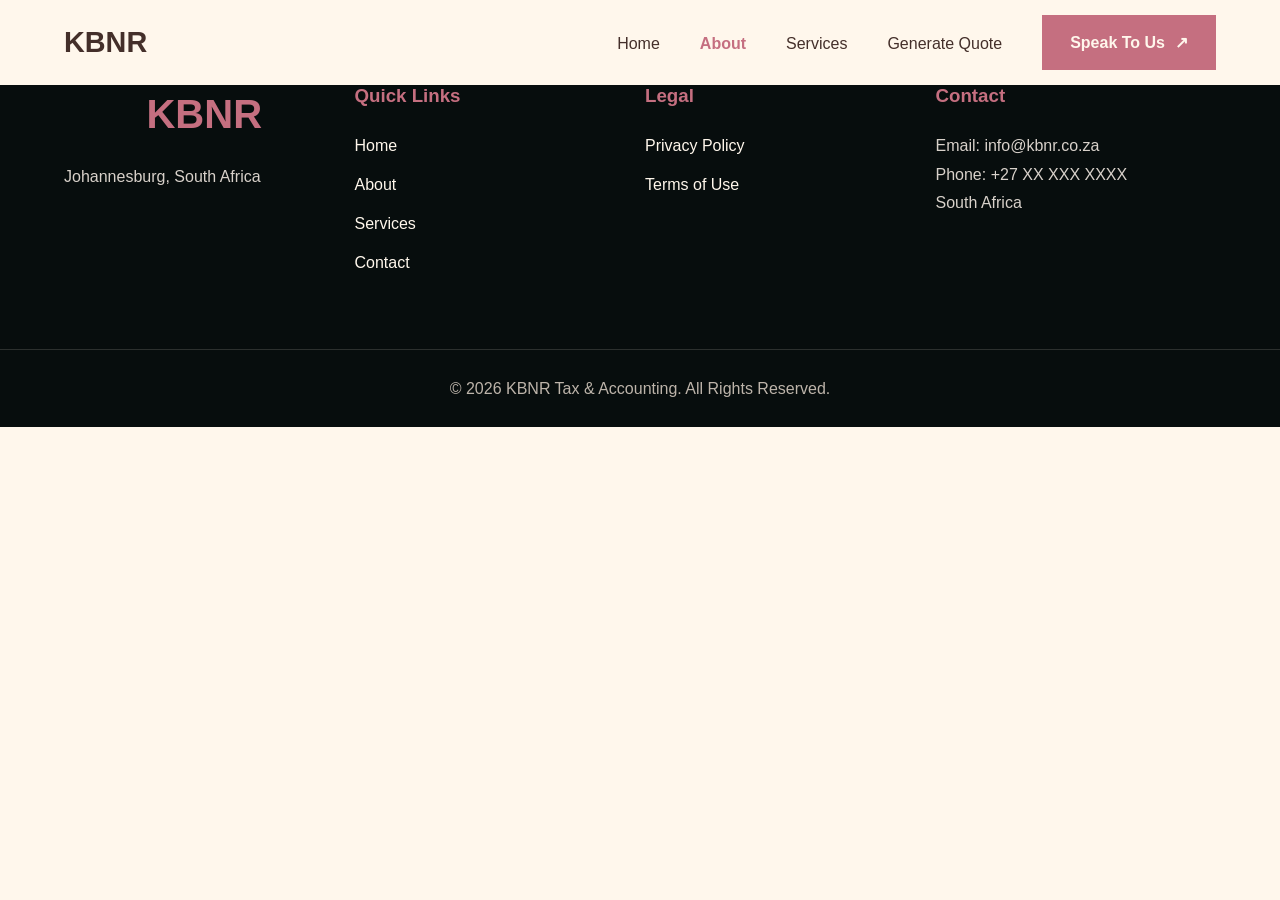
==== KBNR Tax and Accounting/pages/about.html @ 8e3edefc "connected all the pages across the website" ====
<!DOCTYPE html>
<html lang="en">
<head>
    <meta charset="UTF-8">
    <meta name="viewport" content="width=device-width, initial-scale=1.0">
    <title>KBNR Tax & Accounting</title>

    <link rel="stylesheet" href="/global.css">
</head>


    <!-- Header -->
    <header>
        <div class="container">
            <div class="logo">KBNR</div>

            <nav>
                <ul>
                    <li><a href="../index.html">Home</a></li>
                    <li><a href="../pages/about.html">About</a></li>
                    <li><a href="../pages/services.html">Services</a></li>
                    <li><a href="../pages/generateQoute.html">Generate Quote</a></li>
                    <a href="../pages/contact.html" class="contact-btn">
  Speak To Us
    <span>↗</span>
</a>
                </ul>
            </nav>
        </div>
    </header>





     <footer>


    <div class="footer-container">

        <div class="footer-about">

            <h2>KBNR</h2>

            <p>
                Johannesburg, South Africa
            </p>

        </div>

        <div class="footer-links">

            <h3>Quick Links</h3>

            <ul>
                <li><a href="../index.html">Home</a></li>
                <li><a href="../pages/about.html">About</a></li>
                <li><a href="../pages/services.html">Services</a></li>
                <li><a href="../pages/contact.html">Contact</a></li>
            </ul>

        </div>

        <div class="footer-legal">

            <h3>Legal</h3>

            <ul>
                <li>
                    <a href="../pages/privacyPolicy.html">
                        Privacy Policy
                    </a>
                </li>

                <li>
                    <a href="../pages/terms of use.html">
                        Terms of Use
                    </a>
                </li>
            </ul>

        </div>

        <div class="footer-contact">

            <h3>Contact</h3>

            <p>Email: info@kbnr.co.za</p>
            <p>Phone: +27 XX XXX XXXX</p>
            <p>South Africa</p>

        </div>

    </div>

    <div class="footer-bottom">

        <p>
            © 2026 KBNR Tax & Accounting. All Rights Reserved.
        </p>

    </div>

</footer>


    <script src="/global.js"></script>

</body>
</html>
---- global.css ----
/* ===== RESET ===== */

*{
    margin:0;
    padding:0;
    box-sizing:border-box;
}

html{
    scroll-behavior:smooth;
}

body{
    font-family:Arial, sans-serif;
    background:#FFF7EC;
    color:#442F2A;
    line-height:1.7;
      
}

/* ===== CONTAINER ===== */

.container{
    width:90%;
    max-width:1200px;
    margin:auto;
}

/* ===== HEADER ===== */

header{
    background:#FFF7EC;
    padding:15px 0;
    position:fixed;
    top:0;
    left:0;
    width:100%;
    z-index:1000;
}

header .container{
    display:flex;
    justify-content:space-between;
    align-items:center;
    
}

.logo{
    color:#442F2A;
    font-size:1.8rem;
    font-weight:bold;
}

nav ul{
    list-style:none;
    display:flex;
    gap:40px;
    
}
nav ul li a{
    position: relative;
    top: 15px;}

nav a{
    color:#442F2A;
    text-decoration:none;
    transition:.3s;
    
}

nav{
    justify-self:center;
}

nav a:hover{
    color:#C56F80;
}

/* ===== HERO ===== */

.hero{
    min-height:90vh;

    background:
        linear-gradient(
            rgba(7,13,13,0.65),
            rgba(7,13,13,0.65)
        ),
        url("assets/images/Designer (1).png");

    background-size:cover;
    background-position:center;
    background-repeat:no-repeat;

    display:flex;
    align-items:center;
    justify-content:flex-start;

    padding-left:100px;

    text-align:left;
    color:#FFF7EC;
}

.hero-content{
   max-width:600px;
    margin:0;
}


.badge{
    display:inline-block;
    background:#C56F80;
    color:white;
    padding:10px 18px;
    border-radius:0;
    margin-bottom:20px;
    font-size:.9rem;
}

.hero h1{
    font-size:3.5rem;
    color:#FFF7EC;
    margin-bottom:20px;
}

.hero p{
    font-size:1.2rem;
    margin-bottom:30px;
}

/* ===== BUTTONS ===== */

.hero-buttons{
    display:flex;
    justify-content:flex-start;
    gap:15px;
    flex-wrap:wrap;
}

.btn-primary{
    background:#C56F80;
    color:white;
    text-decoration:none;
    padding:14px 28px;
    border-radius:0;
    transition:.3s;
}

.btn-primary:hover{
    background:#442F2A;
}

.btn-secondary{
    border:2px solid #C56F80;
    color:#C56F80;
    text-decoration:none;
    padding:14px 28px;
    border-radius:0;
    transition:.3s;
}

.btn-secondary:hover{
    background:#C56F80;
    color:white;
}

/* ===== SECTIONS ===== */

section{
    padding:100px 0;
}

h2{
    text-align:center;
    color:#070D0D;
    margin-bottom:15px;
    font-size:2.5rem;
}
.contact-btn {
    display: inline-flex;
    align-items: center;
    gap: 10px;

    padding: 14px 28px;

    border: none;
    border-radius: 0;

    text-decoration: none;

    color: #FFF7EC;
    background: #C56F80;

    font-weight: 600;
    font-size: 1rem;

    transition: all .3s ease;
}

.contact-btn:hover {
    background: #442F2A;
    color: #FFF7EC;
}
.contact-btn span{
    font-size:1rem;
}



footer{
    background:#070D0D;
    color:#FFF7EC;
    padding:80px 0 0;
}

.footer-container{
    width:90%;
    max-width:1200px;
    margin:auto;

    display:grid;
    grid-template-columns:
        repeat(auto-fit,minmax(220px,1fr));

    gap:10px;
}

.footer-about h2{
    color:#C56F80;
    margin-bottom:15px;
}

.footer-container h3{
    margin-bottom:20px;
    color:#C56F80;
}

.footer-container ul{
    list-style:none;
}

.footer-container ul li{
    margin-bottom:12px;
}

.footer-container a{
    text-decoration:none;
    color:#FFF7EC;
    transition:0.3s;
}

.footer-container a:hover{
    color:#C56F80;
}

.footer-contact p,
.footer-about p{
    color:#d8d1ca;
    line-height:1.8;
}

.footer-bottom{
    margin-top:60px;
    padding:25px;
    text-align:center;

    border-top:1px solid rgba(255,247,236,.15);
}

.footer-bottom p{
    color:#bdb4aa;
}

/* =========================
   GENERATE QUOTE PAGE
   ========================= */

.quote-wrap{
    width:min(900px,90%);
    margin:120px auto 80px;
}

.intro{
    margin-bottom:30px;
}

.eyebrow{
    color:#C56F80;
    font-weight:700;
    letter-spacing:2px;
    text-transform:uppercase;
}

.intro h1{
    color:#070D0D;
    margin:10px 0;
}

.intro p{
    color:#442F2A;
}

.form-card{
    background:white;
    padding:35px;
    border-radius:0;
    box-shadow:0 10px 30px rgba(0,0,0,.08);
}

fieldset{
    border:none;
    margin-bottom:30px;
}

legend{
    color:#070D0D;
    font-size:1.3rem;
    font-weight:700;
    margin-bottom:20px;
}

.grid{
    display:grid;
    grid-template-columns:repeat(2,1fr);
    gap:20px;
}

.field.full{
    grid-column:1/-1;
}

label{
    display:block;
    margin-bottom:8px;
    color:#442F2A;
    font-weight:600;
}

input,
select,
textarea{
    width:100%;
    padding:14px;
    border:1px solid #ddd;
    border-radius:0;
    outline:none;
    font-size:1rem;
}

input:focus,
select:focus,
textarea:focus{
    border-color:#C56F80;
}

textarea{
    min-height:120px;
    resize:vertical;
}

.optional{
    color:#777;
    font-weight:400;
}

.notice{
    background:#FFF7EC;
    padding:15px;
    border-left:4px solid #C56F80;
    border-radius:0;
    margin:20px 0;
}

.actions{
    margin-top:20px;
}

.actions button{
    background:#C56F80;
    color:white;
    border:none;
    padding:14px 28px;
    border-radius:0;
    cursor:pointer;
    font-weight:700;
}

.actions button:hover{
    background:#442F2A;
}

.status{
    margin-top:15px;
    color:#442F2A;
}

.required-note{
    margin-top:15px;
    color:#777;
    font-size:.9rem;
}

@media(max-width:768px){

    .grid{
        grid-template-columns:1fr;
    }

    .field.full{
        grid-column:auto;
    }

}


/* ===== CONTINUOUS HORIZONTAL IMAGE SLIDER ===== */

.services-slider-section {
    width: 100%;
    padding: 25px 0;
    background: #FFF7EC;
    overflow: hidden;
}

.services-slider {
    width: 100%;
    overflow: hidden;
}

.slider-track {
    display: flex;
    align-items: center;
    width: max-content;
    gap: 20px;
    animation: slideImages 35s linear infinite;
}

/* IMAGE SIZE */

.slide {
    
    flex: 0 0 900px; /* Increase this for wider images */
    height: 200px;   /* Increase this for taller images */

    overflow: hidden;
    border-radius: 0;
}

/* SHOW FULL IMAGE WITHOUT CROPPING */

.slide img {
    width: 100%;
    height: 100%;
    object-fit: contain;
    display: block;
}

/* PAUSE ON HOVER */

.slider-track:hover {
    animation-play-state: paused;
}

/* INFINITE SLIDING ANIMATION */

@keyframes slideImages {
    from {
        transform: translateX(0);
    }

    to {
        transform: translateX(calc(-50% - 10px));
    }
}

/* ===== MOBILE RESPONSIVENESS ===== */

@media (max-width: 768px) {

    .services-slider-section {
        padding: 20px 0;
    }

    .slider-track {
        gap: 15px;
        animation-duration: 30s;
    }

    .slide {
        flex: 0 0 260px;
        height: 100px;
    }

}


/* ===== OUR SERVICES ===== */

.services-section {
    background: #FFF7EC;
    padding: 75px 0;
    color: #442F2A;
}

/* ===== HEADING ===== */



.services-heading span {
    color: #C56F80;
    font-size: 11px;
    font-weight: bold;
    letter-spacing: 3px;
       justify-self: start;
}

.services-heading h2 {
    font-size: clamp(38px, 5vw, 65px);
    margin: 10px 0;
     justify-self: start;
    
}

.services-heading p {
    color: #78645D;
    font-size: 14px;
    justify-self: start;
}

/* ===== SERVICE CARDS ===== */

.services-grid {
    display: grid;
    grid-template-columns: repeat(2, 1fr);
    gap: 25px;
}

.service-card {
    min-height: 330px;
    position: relative;
    display: flex;
    align-items: flex-end;
    padding: 30px;
    background-size: cover;
    background-position: center;
    overflow: hidden;
    transition: transform .3s ease;
}

.service-card:hover {
    transform: translateY(-5px);
}

/* ===== SERVICE BACKGROUND IMAGES ===== */

.accounting-image {
    background-image:
        linear-gradient(transparent, rgba(30, 20, 18, .85)),
        url("/assets/images/tax.png");
}

.tax-image {
    background-image:
        linear-gradient(transparent, rgba(30, 20, 18, .85)),
        url("/assets/images/accounting.png");
}

/* ===== CARD CONTENT ===== */

.service-card-content {
    color: #FFF7EC;
}

.service-card h3 {
    font-size: 28px;
    margin-bottom: 8px;
}

.service-card p {
    font-size: 14px;
    line-height: 1.6;
}

/* ===== SINGLE LEARN MORE BUTTON ===== */

.services-button {
    text-align: center;
    margin-top: 35px;
}

.services-button a {
    display: inline-flex;
    align-items: center;
    justify-content: center;
    gap: 25px;
    padding: 13px 28px;
    background: #C56F80;
    color: #FFF7EC;
    text-decoration: none;
    font-size: 14px;
    font-weight: bold;
    border: 1px solid #C56F80;
    transition: .3s ease;
}

.services-button a:hover {
    background: #442F2A;
    border-color: #442F2A;
    gap: 35px;
}

.services-button span {
    font-size: 18px;
}

/* ===== MOBILE RESPONSIVE ===== */

@media (max-width: 650px) {

    .services-section {
        padding: 55px 0;
    }

    .services-grid {
        grid-template-columns: 1fr;
        gap: 20px;
    }

    .service-card {
        min-height: 280px;
        padding: 25px;
    }

    .service-card h3 {
        font-size: 25px;
    }

    .services-button {
        margin-top: 28px;
    }
}

/* ===== WHY CHOOSE US ===== */

.why-choose-section {
    background: #442F2A;
    color: #FFF7EC;
    padding: 100px 0;
}

.why-choose-top {
    display: flex;
    justify-content: space-between;
    align-items: flex-end;
    gap: 50px;
    margin-bottom: 75px;
}

.why-eyebrow {
    color: #E5A1AC;
    font-size: 12px;
    font-weight: bold;
    letter-spacing: 3px;
}

.why-choose-heading h2 {
    font-size: clamp(38px, 5vw, 65px);
    line-height: 1.1;
    margin-top: 15px;
}

.why-choose-heading h2 span {
    color: #E5A1AC;
}

.why-intro {
    max-width: 440px;
    font-size: 16px;
    line-height: 1.9;
    color: rgba(255, 247, 236, 0.8);
}

.why-choose-content {
    display: grid;
    grid-template-columns: 0.9fr 1.1fr;
    gap: 80px;
    align-items: start;
}

.why-main-message {
    background: #FFF7EC;
    color: #442F2A;
    padding: 45px;
    min-height: 390px;
    display: flex;
    flex-direction: column;
    justify-content: center;
}

.why-number {
    color: #C56F80;
    font-size: 12px;
    font-weight: bold;
    letter-spacing: 2px;
    margin-bottom: 30px;
}

.why-main-message h3 {
    font-size: clamp(27px, 3vw, 38px);
    line-height: 1.3;
    margin-bottom: 20px;
}

.why-main-message p {
    color: #6F5A54;
    line-height: 1.8;
}

.why-reasons {
    display: grid;
    grid-template-columns: 1fr 1fr;
    gap: 0 35px;
}

.why-item {
    display: flex;
    gap: 18px;
    padding: 25px 0;
    border-bottom: 1px solid rgba(255, 247, 236, 0.2);
}

.why-item-number {
    color: #E5A1AC;
    font-size: 14px;
    font-weight: bold;
}

.why-item h4 {
    font-size: 19px;
    margin-bottom: 12px;
}

.why-item p {
    font-size: 14px;
    line-height: 1.8;
    color: rgba(255, 247, 236, 0.7);
}

.why-bottom {
    display: flex;
    justify-content: space-between;
    align-items: center;
    border-top: 1px solid rgba(255, 247, 236, 0.25);
    margin-top: 75px;
    padding-top: 25px;
    gap: 20px;
}

.why-bottom p {
    color: #E5A1AC;
    font-size: 12px;
    font-weight: bold;
    letter-spacing: 2px;
}

.why-bottom span {
    font-size: 15px;
}

/* ===== RESPONSIVE ===== */

@media (max-width: 900px) {
    .why-choose-top {
        flex-direction: column;
        align-items: flex-start;
        gap: 25px;
    }

    .why-choose-content {
        grid-template-columns: 1fr;
        gap: 40px;
    }
}

@media (max-width: 600px) {
    .why-choose-section {
        padding: 70px 0;
    }

    .why-main-message {
        padding: 30px;
        min-height: auto;
    }

    .why-reasons {
        grid-template-columns: 1fr;
    }

    .why-bottom {
        flex-direction: column;
        align-items: flex-start;
    }
}


/* ===== WHO WE WORK WITH ===== */

.who-we-work-section {
    background: 
        linear-gradient(
            rgba(255, 247, 236, 0.78),
            rgba(255, 247, 236, 0.78)
        ),
        url("assets/images/pexels-pavel-danilyuk-7654591.webp");

    background-size: cover;
    background-position: center;
    background-repeat: no-repeat;

    padding: 100px 0;
    color: #442F2A;
}

.who-heading {
    display: flex;
    justify-content: space-between;
    align-items: flex-end;
    gap: 40px;
    margin-bottom: 65px;
}

.who-eyebrow {
    color: #C56F80;
    font-size: 12px;
    font-weight: bold;
    letter-spacing: 3px;
}

.who-heading h2 {
    font-size: clamp(38px, 5vw, 65px);
    line-height: 1.1;
    margin-top: 15px;
}

.who-heading h2 span {
    color: #C56F80;
}

.who-heading > p {
    max-width: 420px;
    line-height: 1.9;
    color: #6F5A54;
}

/* ===== MAIN LAYOUT ===== */

.who-layout {
    display: grid;
    grid-template-columns: 0.85fr 1.15fr;
    gap: 55px;
    align-items: stretch;
}

/* ===== FEATURE PANEL ===== */

.who-feature {
    position: relative;
    min-height: 550px;
    background: #C56F80;
    color: #FFF7EC;
    padding: 45px;
    display: flex;
    align-items: center;
    overflow: hidden;
}

.who-feature-content {
    position: relative;
    z-index: 2;
}

.who-feature-label {
    font-size: 11px;
    letter-spacing: 2px;
    font-weight: bold;
}

.who-feature h3 {
    font-size: clamp(30px, 3.5vw, 43px);
    line-height: 1.25;
    margin: 25px 0;
}

.who-feature p {
    line-height: 1.9;
    max-width: 370px;
    color: rgba(255, 247, 236, 0.9);
}

/* ===== LET'S TALK BUTTON ===== */

.who-contact-link {
    display: inline-flex;
    align-items: center;
    justify-content: center;
    gap: 25px;
    margin-top: 35px;
    padding: 15px 30px;
    background: #FFF7EC;
    color: #442F2A;
    text-decoration: none;
    font-weight: bold;
    border: 2px solid #FFF7EC;
    border-radius: 0;
    transition: all 0.3s ease;
}

.who-contact-link:hover {
    background: #442F2A;
    color: #FFF7EC;
    border-color: #442F2A;
    gap: 35px;
}

.who-contact-link span {
    font-size: 20px;
}

.who-decoration {
    position: absolute;
    bottom: -30px;
    right: -15px;
    font-size: clamp(55px, 8vw, 105px);
    font-weight: bold;
    color: rgba(255, 247, 236, 0.10);
    letter-spacing: -5px;
    pointer-events: none;
}

/* ===== BUSINESS CATEGORIES ===== */

.who-categories {
    display: flex;
    flex-direction: column;
}

.who-category {
    display: grid;
    grid-template-columns: 35px 1fr 25px;
    align-items: start;
    gap: 20px;
    padding: 25px 0;
    border-bottom: 1px solid rgba(68, 47, 42, 0.2);
    transition: .3s;
}

.who-category:first-child {
    border-top: 1px solid rgba(68, 47, 42, 0.2);
}

.who-category-number {
    color: #C56F80;
    font-size: 13px;
    font-weight: bold;
    padding-top: 5px;
}

.who-category h3 {
    font-size: 21px;
    margin-bottom: 8px;
    transition: .3s;
}

.who-category p {
    color: #78645D;
    font-size: 14px;
    line-height: 1.8;
    max-width: 430px;
}

.who-arrow {
    color: #C56F80;
    font-size: 21px;
    transition: .3s;
}

.who-category:hover h3 {
    color: #C56F80;
}

.who-category:hover .who-arrow {
    transform: translate(4px, -4px);
}

/* ===== BOTTOM MESSAGE ===== */

.who-footer {
    display: flex;
    justify-content: space-between;
    align-items: center;
    gap: 20px;
    margin-top: 55px;
    padding-top: 25px;
    border-top: 1px solid rgba(68, 47, 42, 0.2);
}

.who-footer span {
    color: #C56F80;
    font-size: 11px;
    font-weight: bold;
    letter-spacing: 2px;
}

.who-footer p {
    font-size: 15px;
}

/* ===== RESPONSIVE ===== */

@media (max-width: 900px) {

    .who-heading {
        flex-direction: column;
        align-items: flex-start;
    }

    .who-layout {
        grid-template-columns: 1fr;
        gap: 35px;
    }

    .who-feature {
        min-height: 400px;
    }
}

@media (max-width: 600px) {

    .who-we-work-section {
        padding: 70px 0;
    }

    .who-feature {
        min-height: 380px;
        padding: 30px;
    }

    .who-category {
        grid-template-columns: 25px 1fr 20px;
        gap: 12px;
    }

    .who-category h3 {
        font-size: 18px;
    }

    .who-footer {
        flex-direction: column;
        align-items: flex-start;
    }
}

/* ===== FREQUENTLY ASKED QUESTIONS ===== */

.faq-section {
    position: relative;
    overflow: hidden;
    background: #FFF7EC;
    padding: 100px 0;
    color: #442F2A;
}

/* ===== HEADING ===== */

.faq-heading {
    display: flex;
    justify-content: space-between;
    align-items: flex-end;
    gap: 40px;
    margin-bottom: 60px;
}

.faq-eyebrow {
    color: #C56F80;
    font-size: 12px;
    font-weight: bold;
    letter-spacing: 3px;
}

.faq-heading h2 {
    font-size: clamp(38px, 5vw, 65px);
    line-height: 1.1;
    margin-top: 15px;
}

.faq-heading h2 span {
    color: #C56F80;
}

.faq-heading > p {
    max-width: 400px;
    color: #78645D;
    font-size: 15px;
    line-height: 1.9;
}

/* ===== MAIN LAYOUT ===== */

.faq-layout {
    display: grid;
    grid-template-columns: 0.8fr 1.2fr;
    gap: 60px;
    align-items: stretch;
}

/* ===== FEATURE PANEL ===== */

.faq-feature {
    position: relative;
    min-height: 520px;
    padding: 40px;
    background: #442F2A;
    color: #FFF7EC;
    display: flex;
    flex-direction: column;
    justify-content: space-between;
    overflow: hidden;
}

.faq-feature-number {
    color: #C56F80;
    font-size: 12px;
    font-weight: bold;
    letter-spacing: 2px;
}

.faq-feature-label {
    color: #E4A3AD;
    font-size: 10px;
    font-weight: bold;
    letter-spacing: 2px;
}

.faq-feature h3 {
    max-width: 400px;
    font-size: clamp(28px, 3vw, 40px);
    line-height: 1.3;
    margin: 20px 0;
}

.faq-feature p {
    max-width: 350px;
    color: rgba(255, 247, 236, 0.75);
    font-size: 14px;
    line-height: 1.9;
}

/* ===== CONTACT LINK ===== */

.faq-contact-link {
    display: inline-flex;
    align-items: center;
    gap: 25px;
    margin-top: 30px;
    padding: 14px 25px;
    background: #C56F80;
    color: #FFF7EC;
    text-decoration: none;
    font-weight: bold;
    border: 1px solid #C56F80;
    transition: .3s ease;
}

.faq-contact-link:hover {
    background: #FFF7EC;
    color: #442F2A;
    border-color: #FFF7EC;
    gap: 35px;
}

.faq-contact-link span {
    font-size: 20px;
}

.faq-decoration {
    position: absolute;
    right: -10px;
    bottom: -35px;
    color: rgba(255, 247, 236, 0.06);
    font-size: 130px;
    font-weight: bold;
    letter-spacing: -8px;
    pointer-events: none;
}

/* ===== FAQ ACCORDION ===== */

.faq-accordion {
    border-top: 1px solid rgba(68, 47, 42, 0.2);
}

.faq-item {
    border-bottom: 1px solid rgba(68, 47, 42, 0.2);
}

.faq-item summary {
    display: grid;
    grid-template-columns: 35px 1fr 30px;
    align-items: center;
    gap: 18px;
    padding: 27px 5px;
    cursor: pointer;
    list-style: none;
}

.faq-item summary::-webkit-details-marker {
    display: none;
}

.faq-question-number {
    color: #C56F80;
    font-size: 12px;
    font-weight: bold;
}

.faq-question {
    font-size: 18px;
    font-weight: bold;
    line-height: 1.5;
    transition: .3s ease;
}

.faq-item summary:hover .faq-question,
.faq-item[open] .faq-question {
    color: #C56F80;
}

/* PLUS / MINUS ICON */

.faq-toggle {
    width: 27px;
    height: 27px;
    border: 1px solid #C56F80;
    border-radius: 0;
    position: relative;
    transition: .3s ease;
}

.faq-toggle::before,
.faq-toggle::after {
    content: "";
    position: absolute;
    top: 50%;
    left: 50%;
    background: #C56F80;
    transform: translate(-50%, -50%);
}

.faq-toggle::before {
    width: 10px;
    height: 1.5px;
}

.faq-toggle::after {
    width: 1.5px;
    height: 10px;
    transition: .3s ease;
}

.faq-item[open] .faq-toggle {
    background: #C56F80;
}

.faq-item[open] .faq-toggle::before,
.faq-item[open] .faq-toggle::after {
    background: #FFF7EC;
}

.faq-item[open] .faq-toggle::after {
    transform: translate(-50%, -50%) rotate(90deg);
}

/* ANSWER */

.faq-answer {
    padding: 0 50px 25px 58px;
    animation: faqReveal .3s ease;
}

.faq-answer p {
    max-width: 520px;
    color: #78645D;
    font-size: 14px;
    line-height: 1.9;
}

@keyframes faqReveal {
    from {
        opacity: 0;
        transform: translateY(-5px);
    }

    to {
        opacity: 1;
        transform: translateY(0);
    }
}

/* ===== BOTTOM MESSAGE ===== */

.faq-footer {
    display: flex;
    justify-content: space-between;
    align-items: center;
    gap: 20px;
    margin-top: 55px;
    padding-top: 25px;
    border-top: 1px solid rgba(68, 47, 42, 0.2);
}

.faq-footer p {
    font-size: 16px;
    font-weight: bold;
}

.faq-footer a {
    color: #C56F80;
    font-size: 14px;
    font-weight: bold;
    text-decoration: none;
    transition: .3s;
}

.faq-footer a:hover {
    color: #442F2A;
}

.faq-footer a span {
    margin-left: 8px;
}

/* ===== RESPONSIVE ===== */

@media (max-width: 900px) {

    .faq-heading {
        flex-direction: column;
        align-items: flex-start;
    }

    .faq-layout {
        grid-template-columns: 1fr;
        gap: 40px;
    }

    .faq-feature {
        min-height: 400px;
    }
}

@media (max-width: 600px) {

    .faq-section {
        padding: 70px 0;
    }

    .faq-feature {
        min-height: 380px;
        padding: 30px;
    }

    .faq-item summary {
        grid-template-columns: 25px 1fr 27px;
        gap: 12px;
        padding: 22px 0;
    }

    .faq-question {
        font-size: 16px;
    }

    .faq-answer {
        padding: 0 35px 22px 37px;
    }

    .faq-footer {
        flex-direction: column;
        align-items: flex-start;
    }
}

/* ===== FINANCE CTA ===== */

.finance-cta {
    background: #442F2A;
    padding: 38px 0;
    color: #FFF7EC;
}

.finance-cta-content {
    display: flex;
    justify-content: space-between;
    align-items: center;
    gap: 30px;
}

.finance-cta-label {
    color: #E4A3AD;
    font-size: 10px;
    font-weight: bold;
    letter-spacing: 2px;
}

.finance-cta h2 {
    font-size: clamp(23px, 3vw, 32px);
    margin: 9px 0;
}

.finance-cta p {
    color: rgba(255, 247, 236, 0.75);
    font-size: 13px;
    line-height: 1.7;
}

/* BUTTON */

.finance-cta-button {
    display: inline-flex;
    align-items: center;
    justify-content: center;
    gap: 22px;
    padding: 14px 23px;
    background: #C56F80;
    color: #442F2A;
    text-decoration: none;
    font-size: 13px;
    font-weight: bold;
    white-space: nowrap;
    border: 1px solid #C56F80;
    transition: .3s ease;
}

.finance-cta-button:hover {
    background: #FFF7EC;
    color: #442F2A;
    border-color: #FFF7EC;
    gap: 30px;
}

.finance-cta-button span {
    font-size: 18px;
}

/* MOBILE */

@media (max-width: 650px) {

    .finance-cta {
        padding: 32px 0;
    }

    .finance-cta-content {
        flex-direction: column;
        align-items: flex-start;
        gap: 22px;
    }

    .finance-cta h2 {
        font-size: 25px;
    }
}

/* ===== ABOUT US ===== */

.about-section {
    background: #442F2A;
    padding: 80px 0;
    color: #FFF7EC;
}

.about-content {
    display: grid;
    grid-template-columns: 1fr 1fr;
    align-items: center;
    gap: 60px;
}

/* IMAGE */

.about-image {
    height: 400px;
    overflow: hidden;
}

.about-image img {
    width: 100%;
    height: 100%;
    object-fit: cover;
    display: block;
    transition: transform .5s ease;
}

.about-image:hover img {
    transform: scale(1.04);
}

/* TEXT */

.about-text {
    text-align: left;
    justify-self: start;
    width: 100%;
}

.about-text span {
    color: #C56F80;
    font-size: 11px;
    font-weight: bold;
    letter-spacing: 3px;
}

.about-text h2 {
    color: #FFF7EC;
    font-size: clamp(38px, 5vw, 65px);
    margin: 12px 0 20px;
    text-align: left;
    justify-self: start;
    width: 100%;
}

.about-text p {
    color: rgba(255, 247, 236, 0.8);
    font-size: 15px;
    line-height: 1.9;
    max-width: 480px;
}

/* BUTTON */

.about-button {
    display: inline-flex;
    align-items: center;
    gap: 22px;
    margin-top: 25px;
    padding: 13px 25px;
    background: #C56F80;
    color: #FFF7EC;
    text-decoration: none;
    font-size: 14px;
    font-weight: bold;
    transition: .3s ease;
}

.about-button:hover {
    background: #FFF7EC;
    color: #442F2A;
    gap: 30px;
}

.about-button span {
    color: inherit;
    font-size: 18px;
}

/* MOBILE */

@media (max-width: 700px) {

    .about-section {
        padding: 55px 0;
    }

    .about-content {
        grid-template-columns: 1fr;
        gap: 30px;
    }

    .about-image {
        height: 280px;
    }
}


/* ===== FLOATING WHATSAPP BUTTON ===== */

.whatsapp-float {
    position: fixed;
    right: 25px;
    bottom: 25px;
    width: 60px;
    height: 60px;
    background: #C56F80;
    border-radius: 50%;
    display: flex;
    align-items: center;
    justify-content: center;
    z-index: 9999;
    box-shadow: 0 4px 12px rgba(0, 0, 0, 0.2);
    transition: transform 0.3s ease;
}

.whatsapp-float img {
    width: 35px;
    height: 35px;
    object-fit: contain;
}

.whatsapp-float:hover {
    transform: scale(1.1);
}

@media (max-width: 600px) {
    .whatsapp-float {
        width: 55px;
        height: 55px;
        right: 18px;
        bottom: 18px;
    }

    .whatsapp-float img {
        width: 32px;
        height: 32px;
    }
}
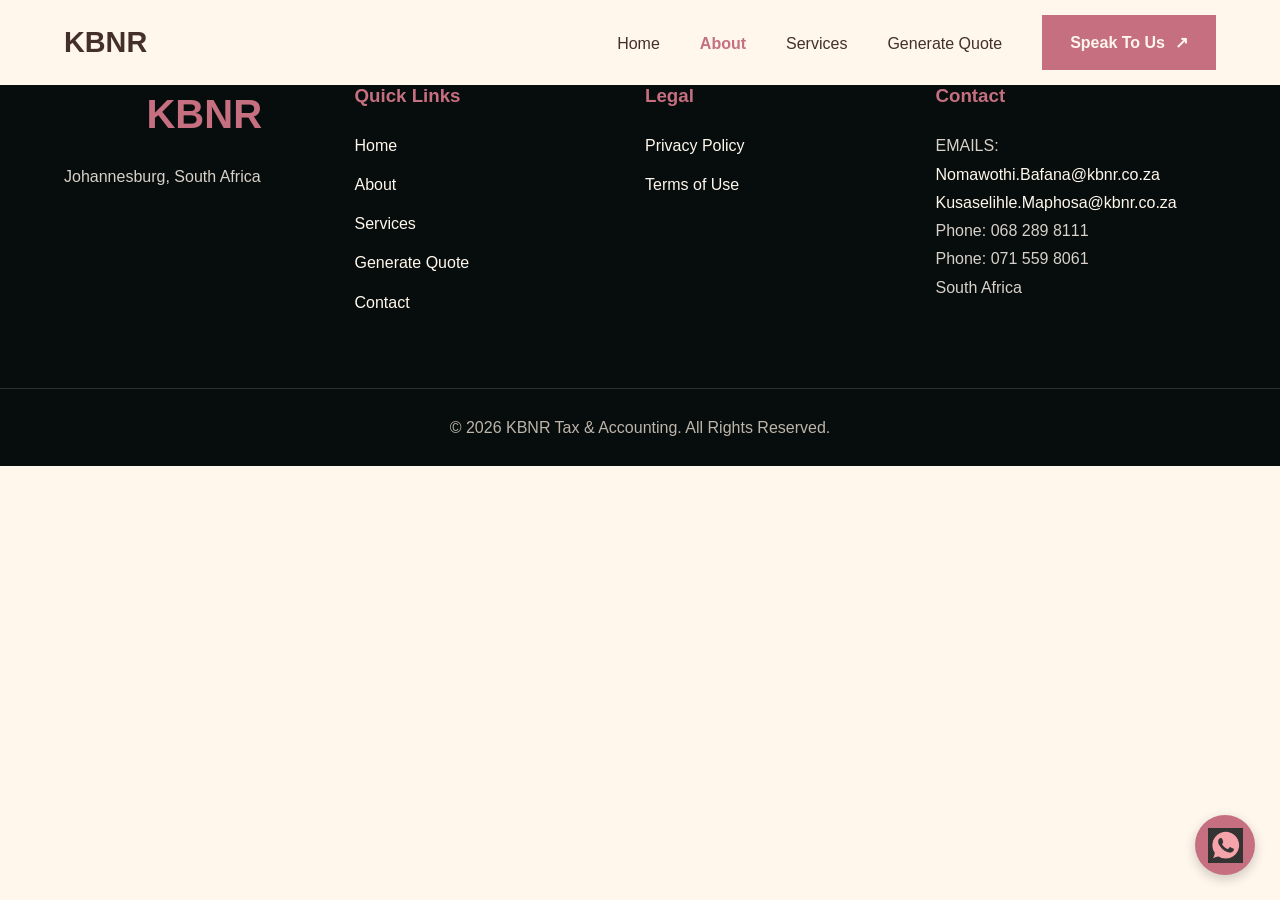
==== commit a93d1a8e: "services page done with the whatsapp floating button on all the pages ." ====
--- a/KBNR Tax and Accounting/pages/about.html
+++ b/KBNR Tax and Accounting/pages/about.html
@@ -8,7 +8,15 @@
     <link rel="stylesheet" href="/global.css">
 </head>
 
-
+<a
+    href="https://wa.me/068 289 8111 "
+    class="whatsapp-float"
+    target="_blank"
+    rel="noopener noreferrer"
+    aria-label="Chat with us on WhatsApp"
+>
+    <img src="/assets/images/whatsapp2.jpg" alt="">
+</a>
     <!-- Header -->
     <header>
         <div class="container">
@@ -19,7 +27,7 @@
                     <li><a href="../index.html">Home</a></li>
                     <li><a href="../pages/about.html">About</a></li>
                     <li><a href="../pages/services.html">Services</a></li>
-                    <li><a href="../pages/generateQoute.html">Generate Quote</a></li>
+                    <li><a href="../pages/generateQuote.html">Generate Quote</a></li>
                     <a href="../pages/contact.html" class="contact-btn">
   Speak To Us
     <span>↗</span>
@@ -56,6 +64,7 @@
                 <li><a href="../index.html">Home</a></li>
                 <li><a href="../pages/about.html">About</a></li>
                 <li><a href="../pages/services.html">Services</a></li>
+                <li><a href="../pages/generateQuote.html">Generate Quote</a></li>
                 <li><a href="../pages/contact.html">Contact</a></li>
             </ul>
 
@@ -85,8 +94,10 @@
 
             <h3>Contact</h3>
 
-            <p>Email: info@kbnr.co.za</p>
-            <p>Phone: +27 XX XXX XXXX</p>
+             <p>EMAILS: <a href="mailto:Nomawothi.Bafana@kbnr.co.za">Nomawothi.Bafana@kbnr.co.za</a></p>
+             <a href="mailto:Kusaselihle.Maphosa@kbnr.co.za">Kusaselihle.Maphosa@kbnr.co.za</a>
+             <p>Phone: 068 289 8111</p>
+            <p>Phone: 071 559 8061</p>
             <p>South Africa</p>
 
         </div>
--- a/global.css
+++ b/global.css
@@ -76,94 +76,162 @@
     color:#C56F80;
 }
 
-/* ===== HERO ===== */
-
-.hero{
-    min-height:90vh;
+/* ===== HOME HERO ===== */
+
+
+/* ===== HOME HERO ===== */
+
+.hero {
+    min-height: 650px;
+    width: 100%;
+    display: flex;
+    align-items: center;
+    justify-content: flex-start;
+    position: relative;
+    padding: 100px 8%;
+    box-sizing: border-box;
 
     background:
         linear-gradient(
-            rgba(7,13,13,0.65),
-            rgba(7,13,13,0.65)
+            90deg,
+            rgba(68, 47, 42, 0.90) 0%,
+            rgba(68, 47, 42, 0.75) 35%,
+            rgba(68, 47, 42, 0.35) 65%,
+            rgba(68, 47, 42, 0.02) 100%
         ),
-        url("assets/images/Designer (1).png");
-
-    background-size:cover;
-    background-position:center;
-    background-repeat:no-repeat;
-
-    display:flex;
-    align-items:center;
-    justify-content:flex-start;
-
-    padding-left:100px;
-
-    text-align:left;
-    color:#FFF7EC;
-}
-
-.hero-content{
-   max-width:600px;
-    margin:0;
-}
-
-
-.badge{
-    display:inline-block;
-    background:#C56F80;
-    color:white;
-    padding:10px 18px;
-    border-radius:0;
-    margin-bottom:20px;
-    font-size:.9rem;
-}
-
-.hero h1{
-    font-size:3.5rem;
-    color:#FFF7EC;
-    margin-bottom:20px;
-}
-
-.hero p{
-    font-size:1.2rem;
-    margin-bottom:30px;
-}
-
-/* ===== BUTTONS ===== */
-
-.hero-buttons{
-    display:flex;
-    justify-content:flex-start;
-    gap:15px;
-    flex-wrap:wrap;
-}
-
-.btn-primary{
-    background:#C56F80;
-    color:white;
-    text-decoration:none;
-    padding:14px 28px;
-    border-radius:0;
-    transition:.3s;
-}
-
-.btn-primary:hover{
-    background:#442F2A;
-}
-
-.btn-secondary{
-    border:2px solid #C56F80;
-    color:#C56F80;
-    text-decoration:none;
-    padding:14px 28px;
-    border-radius:0;
-    transition:.3s;
-}
-
-.btn-secondary:hover{
-    background:#C56F80;
-    color:white;
-}
+        url("../assets/images/Designer (1) copy.png");
+
+    background-size: cover;
+    background-position: center;
+    background-repeat: no-repeat;
+}
+
+.hero-content {
+    width: 100%;
+    max-width: 750px;
+    position: relative;
+    z-index: 1;
+    display: flex;
+    flex-direction: column;
+    align-items: flex-start;
+    text-align: left;
+}
+
+.hero-badge {
+    display: inline-block;
+    color: #FFF7EC;
+    background: rgba(197, 111, 128, 0.25);
+    border: 1px solid #C56F80;
+    padding: 9px 18px;
+    border-radius: 30px;
+    font-size: 13px;
+    font-weight: 600;
+    letter-spacing: 0.5px;
+    margin-bottom: 25px;
+}
+
+.hero-content h1 {
+    color: #FFF7EC;
+    font-size: clamp(42px, 5vw, 68px);
+    line-height: 1.12;
+    font-weight: 700;
+    margin: 0 0 22px;
+    max-width: 700px;
+    text-align: left;
+}
+
+.hero-content p {
+    color: #F1E6DA;
+    font-size: 18px;
+    line-height: 1.8;
+    max-width: 580px;
+    margin: 0 0 35px;
+    text-align: left;
+}
+
+.hero-buttons {
+    display: flex;
+    align-items: center;
+    justify-content: flex-start;
+    gap: 16px;
+    flex-wrap: wrap;
+}
+
+.hero-buttons .btn-primary,
+.hero-buttons .btn-secondary {
+    display: inline-block;
+    padding: 14px 28px;
+    border-radius: 5px;
+    text-decoration: none;
+    font-size: 15px;
+    font-weight: 600;
+    transition: 0.3s ease;
+}
+
+.hero-buttons .btn-primary {
+    background: #C56F80;
+    color: #FFFFFF;
+    border: 1px solid #C56F80;
+}
+
+.hero-buttons .btn-primary:hover {
+    background: #A95769;
+    border-color: #A95769;
+}
+
+.hero-buttons .btn-secondary {
+    background: transparent;
+    color: #FFF7EC;
+    border: 1px solid #FFF7EC;
+}
+
+.hero-buttons .btn-secondary:hover {
+    background: #FFF7EC;
+    color: #442F2A;
+}
+
+/* ===== TABLET ===== */
+
+@media (max-width: 768px) {
+    .hero {
+        min-height: 560px;
+        padding: 90px 7%;
+        background-position: center;
+    }
+
+    .hero-content h1 {
+        font-size: 43px;
+    }
+
+    .hero-content p {
+        font-size: 16px;
+    }
+}
+
+/* ===== MOBILE ===== */
+
+@media (max-width: 480px) {
+    .hero {
+        min-height: 520px;
+        padding: 80px 7%;
+    }
+
+    .hero-content h1 {
+        font-size: 36px;
+    }
+
+    .hero-buttons {
+        align-items: stretch;
+        flex-direction: column;
+        width: 100%;
+        max-width: 220px;
+    }
+
+    .hero-buttons a {
+        text-align: center;
+    }
+}
+
 
 /* ===== SECTIONS ===== */
 
@@ -1623,3 +1691,805 @@
         height: 32px;
     }
 }
+
+/* ===== TERMS OF USE PAGE ===== */
+
+
+.terms-hero {
+    background:
+        linear-gradient(
+            rgba(68, 47, 42, 0.78),
+            rgba(68, 47, 42, 0.78)
+        ),
+        url("assets/images/KBNR+tax+and+accounting+services+jpg.webp");
+
+    background-size: cover;
+    background-position: center;
+    background-repeat: no-repeat;
+
+    color: #FFF7EC;
+    padding: 150px 0 90px;
+    text-align: center;
+}
+
+
+.terms-eyebrow {
+    color: #C56F80;
+    font-size: 11px;
+    font-weight: bold;
+    letter-spacing: 3px;
+}
+
+.terms-hero h1 {
+    font-size: 48px;
+    margin: 15px 0;
+    color: #FFF7EC;
+}
+
+.terms-hero p {
+    font-size: 15px;
+    color: rgba(255, 247, 236, 0.8);
+}
+
+/* ===== TERMS CONTENT ===== */
+
+.terms-section {
+    background: #FFF7EC;
+    padding: 80px 0;
+    color: #442F2A;
+}
+
+.terms-intro {
+    max-width: 900px;
+    margin: 0 auto 55px;
+    padding: 25px 30px;
+    border-left: 4px solid #C56F80;
+    background: #F4EADF;
+}
+
+.terms-intro p {
+    font-size: 15px;
+    line-height: 1.9;
+}
+
+.terms-content {
+    max-width: 900px;
+    margin: 0 auto;
+}
+
+.terms-item {
+    display: grid;
+    grid-template-columns: 55px 1fr;
+    gap: 20px;
+    padding: 30px 0;
+    border-bottom: 1px solid rgba(68, 47, 42, 0.15);
+}
+
+.terms-number {
+    color: #C56F80;
+    font-size: 17px;
+    font-weight: bold;
+    letter-spacing: 1px;
+}
+
+.terms-item h2 {
+    color: #442F2A;
+    font-size: 23px;
+    text-align: left;
+    margin: 0 0 15px;
+}
+
+.terms-item p {
+    color: #78645D;
+    font-size: 14px;
+    line-height: 1.9;
+    margin-bottom: 12px;
+}
+
+.terms-item ul {
+    padding-left: 20px;
+    margin-top: 15px;
+}
+
+.terms-item li {
+    color: #78645D;
+    font-size: 14px;
+    line-height: 1.8;
+    margin-bottom: 10px;
+}
+
+.terms-item a {
+    color: #C56F80;
+    font-weight: bold;
+    text-decoration: none;
+}
+
+.terms-item a:hover {
+    text-decoration: underline;
+}
+
+/* ===== CONTACT DETAILS ===== */
+
+.terms-contact {
+    display: flex;
+    flex-wrap: wrap;
+    gap: 20px;
+    margin-top: 15px;
+}
+
+.terms-contact a {
+    display: inline-block;
+    color: #442F2A;
+    background: #F4EADF;
+    padding: 12px 18px;
+    text-decoration: none;
+    font-size: 14px;
+    font-weight: bold;
+}
+
+/* ===== BOTTOM LINK ===== */
+
+.terms-bottom {
+    max-width: 900px;
+    margin: 50px auto 0;
+    text-align: center;
+}
+
+.terms-bottom p {
+    color: #78645D;
+    font-size: 14px;
+    margin-bottom: 20px;
+}
+
+.terms-bottom a {
+    display: inline-flex;
+    align-items: center;
+    gap: 20px;
+    background: #C56F80;
+    color: #FFF7EC;
+    padding: 13px 25px;
+    text-decoration: none;
+    font-size: 14px;
+    font-weight: bold;
+    transition: .3s ease;
+}
+
+.terms-bottom a:hover {
+    background: #442F2A;
+    gap: 28px;
+}
+
+/* ===== RESPONSIVE ===== */
+
+@media (max-width: 650px) {
+
+    .terms-hero {
+        padding: 125px 0 65px;
+    }
+
+    .terms-hero h1 {
+        font-size: 36px;
+    }
+
+    .terms-section {
+        padding: 50px 0;
+    }
+
+    .terms-intro {
+        padding: 20px;
+        margin-bottom: 35px;
+    }
+
+    .terms-item {
+        grid-template-columns: 35px 1fr;
+        gap: 12px;
+        padding: 25px 0;
+    }
+
+    .terms-item h2 {
+        font-size: 20px;
+    }
+
+    .terms-item p,
+    .terms-item li {
+        font-size: 13px;
+    }
+
+    .terms-contact {
+        flex-direction: column;
+        gap: 10px;
+    }
+
+    .terms-contact a {
+        width: fit-content;
+    }
+}
+
+/* ===== PRIVACY POLICY COOKIE HEADING ===== */
+
+.cookie-heading {
+    color: #442F2A;
+    font-size: 16px;
+    font-weight: bold;
+    margin: 20px 0 10px;
+}
+/* =====================================
+   SERVICES PAGE
+===================================== */
+
+.service-hero {
+    min-height: 530px;
+    display: flex;
+    align-items: center;
+    position: relative;
+    overflow: hidden;
+
+    background:
+        linear-gradient(
+            90deg,
+            rgba(68, 47, 42, 0.96),
+            rgba(68, 47, 42, 0.72)
+        ),
+        url("/assets/images/pexels-pavel-danilyuk-7654591.webp");
+
+    background-size: cover;
+    background-position: center;
+    color: #FFF7EC;
+}
+
+.service-hero-content {
+    padding-top: 70px;
+    padding-bottom: 70px;
+}
+
+.service-eyebrow {
+    display: inline-block;
+    color: #C56F80;
+    font-size: 11px;
+    font-weight: bold;
+    letter-spacing: 3px;
+}
+
+.service-hero h1 {
+    color: #FFF7EC;
+    font-size: clamp(42px, 6vw, 68px);
+    line-height: 1.12;
+    margin: 20px 0;
+}
+
+.service-hero h1 span {
+    color: #D995A2;
+}
+
+.service-hero-content > p {
+    max-width: 560px;
+    color: rgba(255, 247, 236, 0.85);
+    font-size: 15px;
+    line-height: 1.9;
+}
+
+.service-hero-btn {
+    display: inline-flex;
+    align-items: center;
+    gap: 25px;
+    margin-top: 30px;
+    padding: 14px 25px;
+    background: #C56F80;
+    color: #FFF7EC;
+    text-decoration: none;
+    font-size: 14px;
+    font-weight: bold;
+    transition: .3s ease;
+}
+
+.service-hero-btn:hover {
+    background: #FFF7EC;
+    color: #442F2A;
+    gap: 35px;
+}
+
+.service-hero-label {
+    position: absolute;
+    right: 5%;
+    bottom: 45px;
+    color: rgba(255, 247, 236, 0.45);
+    font-size: 11px;
+    font-weight: bold;
+    letter-spacing: 4px;
+}
+
+/* =====================================
+   MAIN SERVICES
+===================================== */
+
+.main-services-section {
+    background: #FFF7EC;
+    padding: 100px 0;
+}
+
+.main-services-heading {
+    display: flex;
+    justify-content: space-between;
+    align-items: flex-end;
+    gap: 40px;
+    margin-bottom: 45px;
+}
+
+.main-services-heading h2 {
+    color: #442F2A;
+    font-size: 44px;
+    line-height: 1.2;
+    margin-top: 12px;
+    text-align: left;
+}
+
+.main-services-heading > p {
+    max-width: 370px;
+    color: #78645D;
+    font-size: 14px;
+    line-height: 1.8;
+    margin-bottom: 5px;
+}
+
+.main-services-grid {
+    display: grid;
+    grid-template-columns: repeat(2, 1fr);
+    gap: 30px;
+}
+
+.main-service-card {
+    background: #F1E6DA;
+    overflow: hidden;
+    transition: transform .3s ease;
+}
+
+.main-service-card:hover {
+    transform: translateY(-6px);
+}
+
+/* IMAGES - DISPLAY FULL IMAGE */
+
+.main-service-image {
+    width: 100%;
+    height: auto;
+    position: relative;
+    overflow: visible;
+    background: #FFF7EC;
+}
+
+.main-service-image img {
+    width: 100%;
+    height: auto;
+    display: block;
+    object-fit: contain;
+    transition: transform .3s ease;
+}
+
+.main-service-card:hover .main-service-image img {
+    transform: none;
+}
+
+.service-image-number {
+    position: absolute;
+    top: 20px;
+    left: 20px;
+    width: 42px;
+    height: 42px;
+    display: flex;
+    align-items: center;
+    justify-content: center;
+    background: #C56F80;
+    color: #FFF7EC;
+    font-size: 13px;
+    font-weight: bold;
+}
+
+.main-service-content {
+    padding: 35px;
+}
+
+.service-card-label {
+    color: #C56F80;
+    font-size: 10px;
+    font-weight: bold;
+    letter-spacing: 2px;
+}
+
+.main-service-content h3 {
+    color: #442F2A;
+    font-size: 32px;
+    margin: 12px 0;
+}
+
+.main-service-content p {
+    color: #78645D;
+    font-size: 14px;
+    line-height: 1.9;
+    max-width: 480px;
+}
+
+.main-service-content a {
+    display: inline-flex;
+    align-items: center;
+    gap: 20px;
+    margin-top: 25px;
+    color: #442F2A;
+    font-size: 13px;
+    font-weight: bold;
+    text-decoration: none;
+    border-bottom: 1px solid #C56F80;
+    padding-bottom: 8px;
+    transition: .3s ease;
+}
+
+.main-service-content a:hover {
+    color: #C56F80;
+    gap: 30px;
+}
+
+/* =====================================
+   OUR CLIENTS
+===================================== */
+
+.service-clients-section {
+    background: #442F2A;
+    color: #FFF7EC;
+    padding: 90px 0;
+}
+
+.service-clients-content {
+    display: grid;
+    grid-template-columns: 0.8fr 1.2fr;
+    column-gap: 70px;
+    row-gap: 45px;
+}
+
+.clients-heading h2 {
+    color: #FFF7EC;
+    font-size: 43px;
+    margin-top: 12px;
+    text-align: left;
+}
+
+.clients-intro {
+    align-self: end;
+}
+
+.clients-intro p {
+    color: rgba(255, 247, 236, 0.8);
+    font-size: 15px;
+    line-height: 1.9;
+    max-width: 570px;
+}
+
+.clients-grid {
+    grid-column: 1 / -1;
+    display: grid;
+    grid-template-columns: repeat(4, 1fr);
+    border-top: 1px solid rgba(255, 247, 236, 0.2);
+    border-bottom: 1px solid rgba(255, 247, 236, 0.2);
+}
+
+.client-item {
+    padding: 30px 22px;
+    border-right: 1px solid rgba(255, 247, 236, 0.2);
+}
+
+.client-item:first-child {
+    padding-left: 0;
+}
+
+.client-item:last-child {
+    border-right: none;
+}
+
+.client-item > span {
+    color: #C56F80;
+    font-size: 12px;
+    font-weight: bold;
+}
+
+.client-item h3 {
+    color: #FFF7EC;
+    font-size: 17px;
+    margin: 18px 0 10px;
+}
+
+.client-item p {
+    color: rgba(255, 247, 236, 0.7);
+    font-size: 12px;
+    line-height: 1.7;
+}
+
+/* =====================================
+   WHY CHOOSE US
+===================================== */
+
+.service-why-section {
+    background: #F1E6DA;
+    padding: 100px 0;
+}
+
+.service-why-content {
+    display: grid;
+    grid-template-columns: 0.8fr 1.2fr;
+    gap: 80px;
+    align-items: start;
+}
+
+.service-why-heading h2 {
+    color: #442F2A;
+    font-size: 43px;
+    line-height: 1.2;
+    margin: 18px 0;
+    text-align: left;
+}
+
+.service-why-heading h2 span {
+    color: #C56F80;
+}
+
+.service-why-heading > p {
+    color: #78645D;
+    font-size: 14px;
+    line-height: 1.9;
+    max-width: 380px;
+}
+
+.service-why-btn {
+    display: inline-flex;
+    align-items: center;
+    gap: 22px;
+    margin-top: 25px;
+    padding: 13px 23px;
+    background: #442F2A;
+    color: #FFF7EC;
+    text-decoration: none;
+    font-size: 13px;
+    font-weight: bold;
+    transition: .3s ease;
+}
+
+.service-why-btn:hover {
+    background: #C56F80;
+    gap: 30px;
+}
+
+.service-why-list {
+    border-top: 1px solid rgba(68, 47, 42, 0.2);
+}
+
+.why-service-item {
+    display: grid;
+    grid-template-columns: 35px 1fr 25px;
+    gap: 20px;
+    align-items: start;
+    padding: 30px 0;
+    border-bottom: 1px solid rgba(68, 47, 42, 0.2);
+}
+
+.why-service-number {
+    color: #C56F80;
+    font-size: 13px;
+    font-weight: bold;
+}
+
+.why-service-item h3 {
+    color: #442F2A;
+    font-size: 21px;
+    margin-bottom: 12px;
+}
+
+.why-service-item p {
+    color: #78645D;
+    font-size: 13px;
+    line-height: 1.9;
+}
+
+.why-service-arrow {
+    color: #C56F80;
+    font-size: 20px;
+}
+
+/* =====================================
+   FINAL CTA
+===================================== */
+
+.service-final-cta {
+    background: #C56F80;
+    padding: 55px 0;
+}
+
+.service-final-content {
+    display: flex;
+    justify-content: space-between;
+    align-items: center;
+    gap: 35px;
+}
+
+.service-final-content .service-eyebrow {
+    color: #442F2A;
+}
+
+.service-final-content h2 {
+    color: #FFF7EC;
+    font-size: 32px;
+    text-align: left;
+    margin: 12px 0;
+}
+
+.service-final-content p {
+    color: rgba(255, 247, 236, 0.9);
+    font-size: 13px;
+    line-height: 1.8;
+}
+
+.service-final-btn {
+    flex-shrink: 0;
+    display: inline-flex;
+    align-items: center;
+    gap: 25px;
+    padding: 15px 27px;
+    background: #442F2A;
+    color: #FFF7EC;
+    text-decoration: none;
+    font-size: 13px;
+    font-weight: bold;
+    transition: .3s ease;
+}
+
+.service-final-btn:hover {
+    background: #FFF7EC;
+    color: #442F2A;
+    gap: 35px;
+}
+
+/* =====================================
+   RESPONSIVE DESIGN
+===================================== */
+
+@media (max-width: 850px) {
+
+    .service-clients-content {
+        grid-template-columns: 1fr;
+        gap: 25px;
+    }
+
+    .clients-grid {
+        grid-template-columns: repeat(2, 1fr);
+    }
+
+    .client-item:nth-child(2) {
+        border-right: none;
+    }
+
+    .client-item:nth-child(3) {
+        padding-left: 0;
+    }
+
+    .client-item:nth-child(1),
+    .client-item:nth-child(2) {
+        border-bottom: 1px solid rgba(255, 247, 236, 0.2);
+    }
+
+    .service-why-content {
+        grid-template-columns: 1fr;
+        gap: 45px;
+    }
+}
+
+@media (max-width: 650px) {
+
+    .service-hero {
+        min-height: 480px;
+        background-position: center;
+    }
+
+    .service-hero-content {
+        padding-top: 60px;
+        padding-bottom: 60px;
+    }
+
+    .service-hero h1 {
+        font-size: 42px;
+    }
+
+    .service-hero-content > p {
+        font-size: 13px;
+    }
+
+    .service-hero-label {
+        right: 20px;
+        bottom: 20px;
+        font-size: 9px;
+    }
+
+    .main-services-section,
+    .service-why-section {
+        padding: 65px 0;
+    }
+
+    .main-services-heading {
+        display: block;
+        margin-bottom: 30px;
+    }
+
+    .main-services-heading h2,
+    .clients-heading h2,
+    .service-why-heading h2 {
+        font-size: 35px;
+    }
+
+    .main-services-heading > p {
+        margin-top: 15px;
+    }
+
+    .main-services-grid {
+        grid-template-columns: 1fr;
+        gap: 25px;
+    }
+
+    /* FULL IMAGE ON MOBILE TOO */
+
+    .main-service-image {
+        width: 100%;
+        height: auto;
+    }
+
+    .main-service-image img {
+        width: 100%;
+        height: auto;
+        object-fit: contain;
+    }
+
+    .main-service-content {
+        padding: 25px;
+    }
+
+    .main-service-content h3 {
+        font-size: 27px;
+    }
+
+    .service-clients-section {
+        padding: 65px 0;
+    }
+
+    .clients-grid {
+        grid-template-columns: 1fr 1fr;
+    }
+
+    .client-item {
+        padding: 22px 12px;
+    }
+
+    .client-item:first-child,
+    .client-item:nth-child(3) {
+        padding-left: 0;
+    }
+
+    .client-item h3 {
+        font-size: 15px;
+    }
+
+    .client-item p {
+        font-size: 11px;
+    }
+
+    .why-service-item {
+        grid-template-columns: 25px 1fr 18px;
+        gap: 12px;
+    }
+
+    .why-service-item h3 {
+        font-size: 18px;
+    }
+
+    .service-final-content {
+        align-items: flex-start;
+        flex-direction: column;
+    }
+
+    .service-final-content h2 {
+        font-size: 27px;
+    }
+}
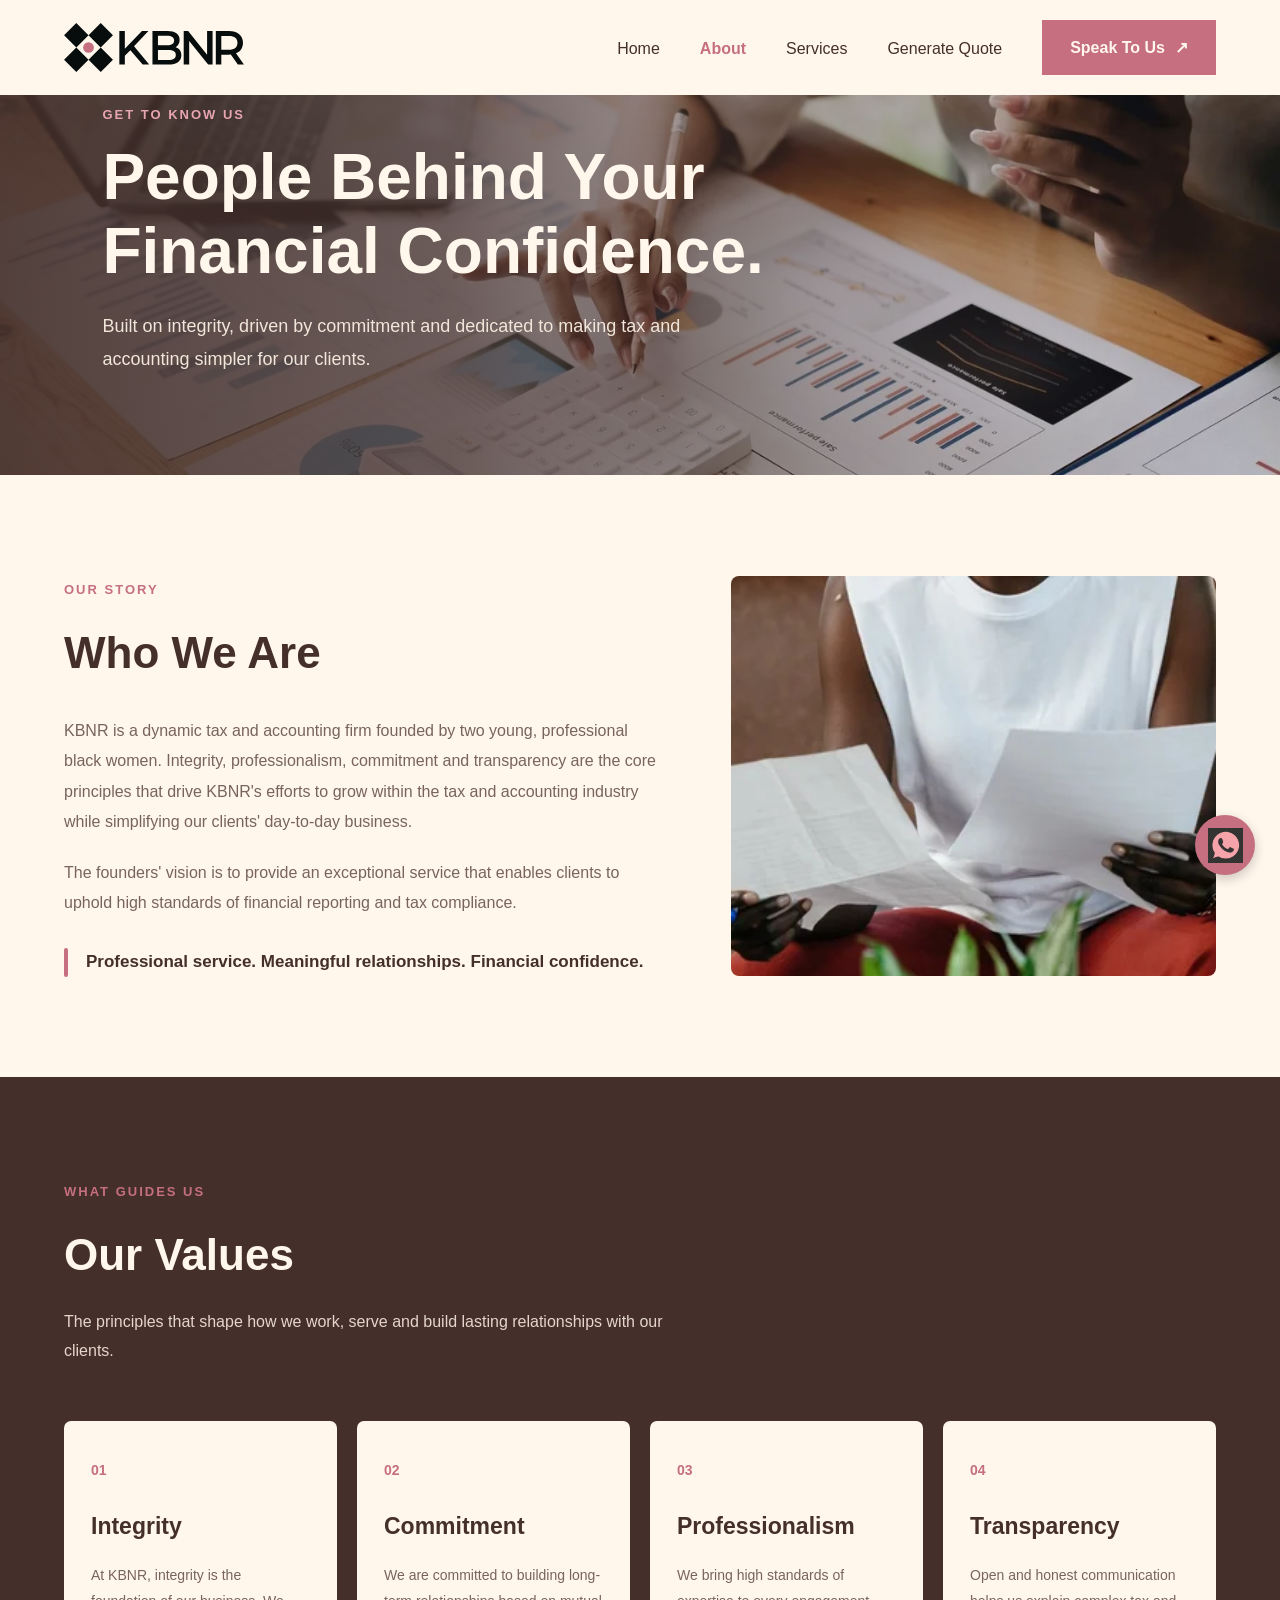
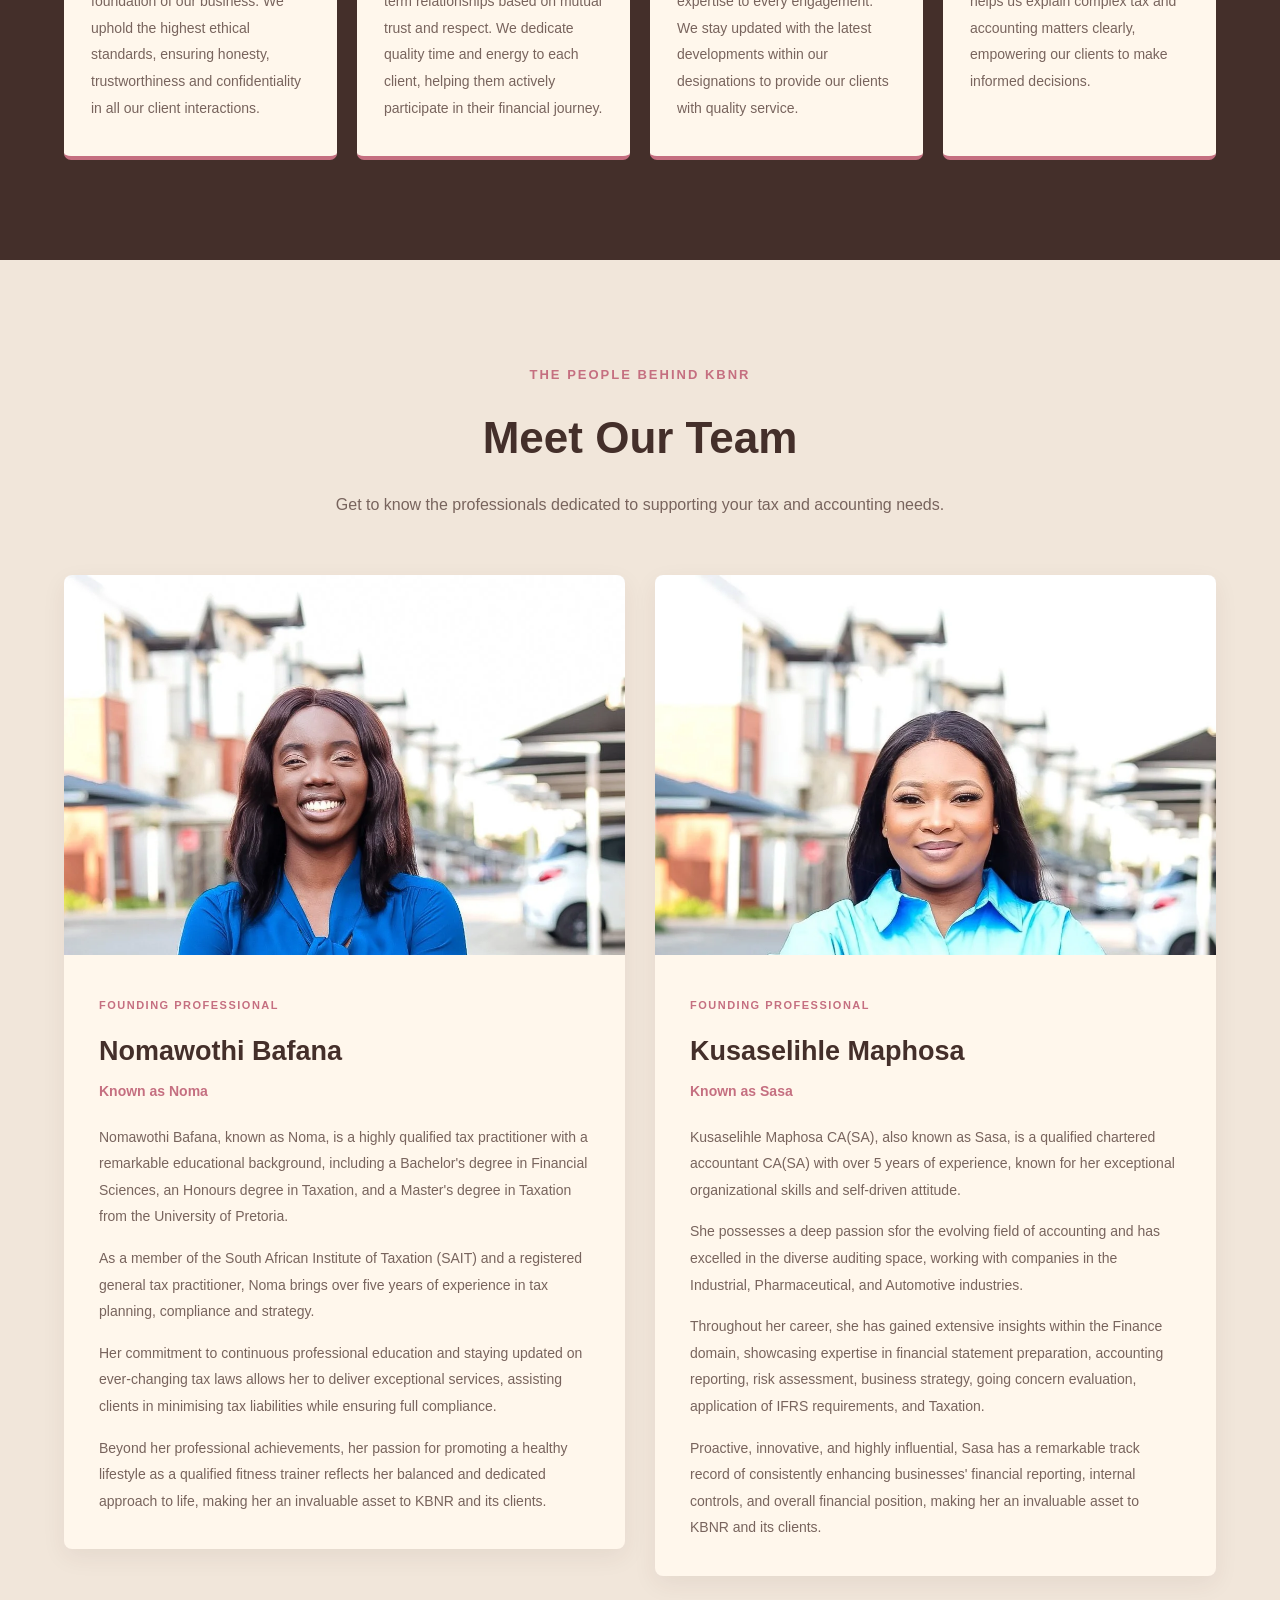
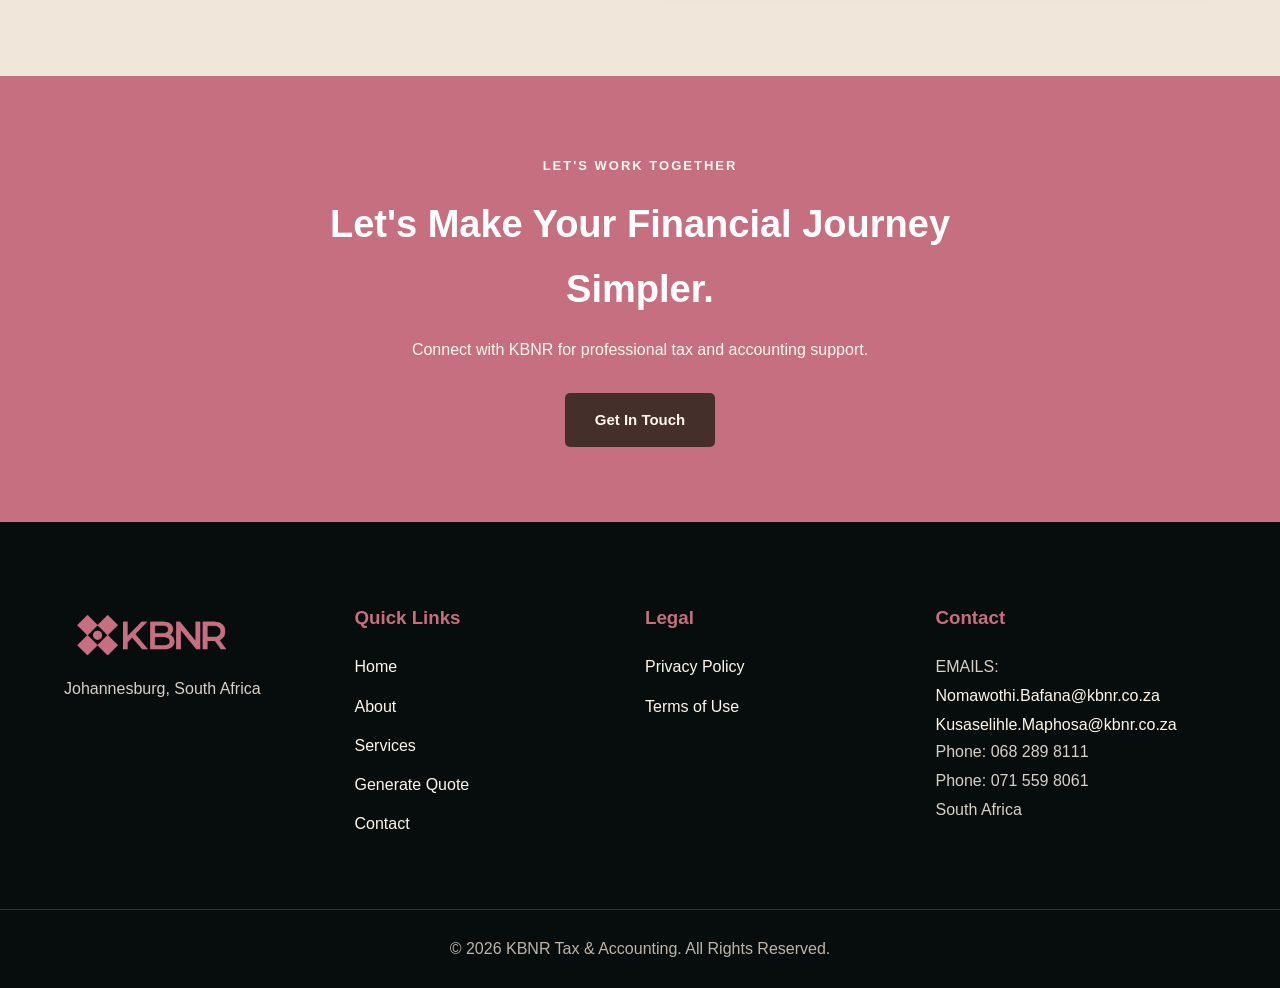
==== commit 85296249: "added the humburger menu and created the about page" ====
--- a/KBNR Tax and Accounting/pages/about.html
+++ b/KBNR Tax and Accounting/pages/about.html
@@ -20,9 +20,18 @@
     <!-- Header -->
     <header>
         <div class="container">
-            <div class="logo">KBNR</div>
-
-            <nav>
+            <a href="/index.html" class="site-logo">
+    <img src="../../assets/images/KBNR Logo.svg"
+         alt="KBNR Tax and Accounting">
+</a>
+
+
+            <button class="menu-toggle" type="button" aria-label="Open navigation menu" aria-controls="site-navigation" aria-expanded="false">
+                <span></span>
+                <span></span>
+                <span></span>
+            </button>
+            <nav id="site-navigation">
                 <ul>
                     <li><a href="../index.html">Home</a></li>
                     <li><a href="../pages/about.html">About</a></li>
@@ -38,7 +47,251 @@
     </header>
 
 
-
+<section class="about-hero">
+        <div class="about-hero-content">
+            <span class="about-eyebrow">GET TO KNOW US</span>
+            <h1>People Behind Your Financial Confidence.</h1>
+            <p>
+                Built on integrity, driven by commitment and dedicated
+                to making tax and accounting simpler for our clients.
+            </p>
+        </div>
+    </section>
+
+
+    <!-- ===== WHO WE ARE ===== -->
+    <section class="who-we-are">
+        <div class="about-container">
+
+            <div class="who-content">
+                <span class="about-eyebrow">OUR STORY</span>
+                <h2>Who We Are</h2>
+
+                <p>
+                    KBNR is a dynamic tax and accounting firm founded by
+                    two young, professional black women. Integrity,
+                    professionalism, commitment and transparency are
+                    the core principles that drive KBNR's efforts to
+                    grow within the tax and accounting industry while
+                    simplifying our clients' day-to-day business.
+                </p>
+
+                <p>
+                    The founders' vision is to provide an exceptional
+                    service that enables clients to uphold high
+                    standards of financial reporting and tax compliance.
+                </p>
+
+                <div class="who-highlight">
+                    <span class="highlight-line"></span>
+                    <p>
+                        Professional service. Meaningful relationships.
+                        Financial confidence.
+                    </p>
+                </div>
+            </div>
+
+            <div class="who-image">
+               
+                <img src="../../assets/images/about.webp"
+                     alt="KBNR Tax and Accounting">
+            </div>
+
+        </div>
+    </section>
+
+
+    <!-- ===== OUR VALUES ===== -->
+    <section class="values-section">
+        <div class="about-container">
+
+            <div class="values-heading">
+                <span class="about-eyebrow">WHAT GUIDES US</span>
+                <h2>Our Values</h2>
+                <p>
+                    The principles that shape how we work, serve and
+                    build lasting relationships with our clients.
+                </p>
+            </div>
+
+            <div class="values-grid">
+
+                <article class="value-card">
+                    <span class="value-number">01</span>
+                    <h3>Integrity</h3>
+                    <p>
+                        At KBNR, integrity is the foundation of our
+                        business. We uphold the highest ethical standards,
+                        ensuring honesty, trustworthiness and
+                        confidentiality in all our client interactions.
+                    </p>
+                </article>
+
+                <article class="value-card">
+                    <span class="value-number">02</span>
+                    <h3>Commitment</h3>
+                    <p>
+                        We are committed to building long-term
+                        relationships based on mutual trust and respect.
+                        We dedicate quality time and energy to each
+                        client, helping them actively participate in
+                        their financial journey.
+                    </p>
+                </article>
+
+                <article class="value-card">
+                    <span class="value-number">03</span>
+                    <h3>Professionalism</h3>
+                    <p>
+                        We bring high standards of expertise to every
+                        engagement. We stay updated with the latest
+                        developments within our designations to provide
+                        our clients with quality service.
+                    </p>
+                </article>
+
+                <article class="value-card">
+                    <span class="value-number">04</span>
+                    <h3>Transparency</h3>
+                    <p>
+                        Open and honest communication helps us explain
+                        complex tax and accounting matters clearly,
+                        empowering our clients to make informed decisions.
+                    </p>
+                </article>
+
+            </div>
+        </div>
+    </section>
+
+
+    <!-- ===== OUR TEAM ===== -->
+    <section class="team-section">
+        <div class="about-container">
+
+            <div class="team-heading">
+                <span class="about-eyebrow">THE PEOPLE BEHIND KBNR</span>
+                <h2>Meet Our Team</h2>
+                <p>
+                    Get to know the professionals dedicated to supporting
+                    your tax and accounting needs.
+                </p>
+            </div>
+
+            <div class="team-grid">
+
+                <!-- TEAM MEMBER 1 -->
+                <article class="team-card">
+
+                    <div class="team-image">
+                       
+                        <img src="../../assets/images/Noma.webp"
+                             alt="Nomawothi Bafana">
+                    </div>
+
+                    <div class="team-content">
+                        <span class="team-role">FOUNDING PROFESSIONAL</span>
+                        <h3>Nomawothi Bafana</h3>
+                        <p class="team-nickname">Known as Noma</p>
+
+                        <p>
+                            Nomawothi Bafana, known as Noma, is a highly
+                            qualified tax practitioner with a remarkable
+                            educational background, including a Bachelor's
+                            degree in Financial Sciences, an Honours degree
+                            in Taxation, and a Master's degree in Taxation
+                            from the University of Pretoria.
+                        </p>
+
+                        <p>
+                            As a member of the South African Institute of
+                            Taxation (SAIT) and a registered general tax
+                            practitioner, Noma brings over five years of
+                            experience in tax planning, compliance and
+                            strategy.
+                        </p>
+
+                        <p>
+                            Her commitment to continuous professional
+                            education and staying updated on ever-changing
+                            tax laws allows her to deliver exceptional
+                            services, assisting clients in minimising tax
+                            liabilities while ensuring full compliance.
+                        </p>
+
+                        <p>
+                            Beyond her professional achievements, her
+                            passion for promoting a healthy lifestyle as
+                            a qualified fitness trainer reflects her
+                            balanced and dedicated approach to life,
+                            making her an invaluable asset to KBNR and
+                            its clients.
+                        </p>
+                    </div>
+
+                </article>
+
+
+                <!-- TEAM MEMBER 2 -->
+                <article class="team-card">
+
+                    <div class="team-image">
+                        
+                        <img src="../../assets/images/Kusaselihle.png"
+                             alt="Kusaselihle Maphosa">
+                    </div>
+
+                    <div class="team-content">
+                        <span class="team-role">FOUNDING PROFESSIONAL</span>
+                        <h3>Kusaselihle Maphosa</h3>
+                        <p class="team-nickname">Known as Sasa</p>
+
+                   
+                        <p>
+                            Kusaselihle Maphosa CA(SA), also known as Sasa,
+                             is a qualified chartered accountant CA(SA) with over 5 
+                             years of experience, known for her exceptional organizational
+                              skills and self-driven attitude.</p>
+                              
+                              <p> She possesses a deep passion sfor the evolving field of accounting and has excelled in the
+                                diverse auditing space, working with companies in the
+                                 Industrial, Pharmaceutical, and Automotive industries.</p>
+
+                                 <p>Throughout her career, she has gained extensive insights 
+                                    within the Finance domain, showcasing expertise in 
+                                    financial statement preparation, accounting reporting,
+                                     risk assessment, business strategy, going concern
+                                      evaluation, application of IFRS requirements,
+                                       and Taxation.
+
+                                       <p>Proactive, innovative, and highly
+                                        influential, Sasa has a remarkable track record of
+                                         consistently enhancing businesses' financial reporting,
+                                          internal controls, and overall financial position,
+                                           making her an invaluable asset to KBNR and its clients.</p>
+                    </div>
+
+                </article>
+
+            </div>
+        </div>
+    </section>
+
+
+    <!-- ===== FINAL CTA ===== -->
+    <section class="about-cta">
+        <div class="about-container">
+            <span class="about-eyebrow">LET'S WORK TOGETHER</span>
+            <h2>Let's Make Your Financial Journey Simpler.</h2>
+            <p>
+                Connect with KBNR for professional tax and accounting
+                support.
+            </p>
+            <a href="contact.html" class="about-cta-button">
+                Get In Touch
+            </a>
+        </div>
+    </section>
 
 
      <footer>
@@ -48,7 +301,11 @@
 
         <div class="footer-about">
 
-            <h2>KBNR</h2>
+        <a href="/index.html" class="site-logo">
+    <img src="../../assets/images/second logo.png"
+         alt="KBNR Tax and Accounting">
+</a>
+
 
             <p>
                 Johannesburg, South Africa
--- a/global.css
+++ b/global.css
@@ -42,7 +42,7 @@
     display:flex;
     justify-content:space-between;
     align-items:center;
-    
+    position:relative;
 }
 
 .logo{
@@ -74,6 +74,83 @@
 
 nav a:hover{
     color:#C56F80;
+}
+
+.menu-toggle{
+    display:none;
+}
+
+@media (max-width: 850px){
+    header{
+        padding:10px 0;
+    }
+
+    .menu-toggle{
+        width:44px;
+        height:44px;
+        display:flex;
+        flex-direction:column;
+        align-items:center;
+        justify-content:center;
+        gap:5px;
+        border: none;
+        background:transparent;
+        color:#442F2A;
+        cursor:pointer;
+    }
+
+    .menu-toggle span{
+        display:block;
+        width:21px;
+        height:2px;
+        background:currentColor;
+        transition:transform .2s ease, opacity .2s ease;
+    }
+
+    header.menu-open .menu-toggle span:first-child{
+        transform:translateY(7px) rotate(45deg);
+    }
+
+    header.menu-open .menu-toggle span:nth-child(2){
+        opacity:0;
+    }
+
+    header.menu-open .menu-toggle span:last-child{
+        transform:translateY(-7px) rotate(-45deg);
+    }
+
+    header nav{
+        display:none;
+        position:absolute;
+        top:100%;
+        left:0;
+        right:0;
+        padding:14px 18px 18px;
+        background:#FFF7EC;
+        box-shadow:0 10px 20px rgba(68,47,42,.12);
+    }
+
+    header.menu-open nav{
+        display:block;
+    }
+
+    header nav ul{
+        display:flex;
+        flex-direction:column;
+        gap:0;
+    }
+
+    header nav ul li a{
+        display:block;
+        position:static;
+        padding:10px 0;
+    }
+
+    header nav > .contact-btn{
+        display:flex;
+        justify-content:center;
+        margin-top:10px;
+    }
 }
 
 /* ===== HOME HERO ===== */
@@ -1695,23 +1772,19 @@
 /* ===== TERMS OF USE PAGE ===== */
 
 
+
+/* ===== TERMS HERO ===== */
+
 .terms-hero {
-    background:
-        linear-gradient(
-            rgba(68, 47, 42, 0.78),
-            rgba(68, 47, 42, 0.78)
-        ),
-        url("assets/images/KBNR+tax+and+accounting+services+jpg.webp");
-
+    background: #442F2A;
     background-size: cover;
     background-position: center;
     background-repeat: no-repeat;
 
     color: #FFF7EC;
-    padding: 150px 0 90px;
-    text-align: center;
-}
-
+    padding: 150px 8% 90px;
+    text-align: left;
+}
 
 .terms-eyebrow {
     color: #C56F80;
@@ -1724,12 +1797,15 @@
     font-size: 48px;
     margin: 15px 0;
     color: #FFF7EC;
+    text-align: left;
 }
 
 .terms-hero p {
     font-size: 15px;
     color: rgba(255, 247, 236, 0.8);
-}
+    text-align: left;
+}
+
 
 /* ===== TERMS CONTENT ===== */
 
@@ -1927,10 +2003,12 @@
     background:
         linear-gradient(
             90deg,
-            rgba(68, 47, 42, 0.96),
-            rgba(68, 47, 42, 0.72)
+            rgba(68, 47, 42, 0.90) 0%,
+            rgba(68, 47, 42, 0.75) 35%,
+            rgba(68, 47, 42, 0.35) 65%,
+            rgba(68, 47, 42, 0.02) 100%
         ),
-        url("/assets/images/pexels-pavel-danilyuk-7654591.webp");
+        url("/assets/images/pexels-ono-kosuki-5999876+jpg.webp");
 
     background-size: cover;
     background-position: center;
@@ -2492,4 +2570,455 @@
     .service-final-content h2 {
         font-size: 27px;
     }
-}+}
+
+/* ===== ABOUT PAGE GENERAL ===== */
+
+.about-container {
+    width: 90%;
+    max-width: 1200px;
+    margin: 0 auto;
+}
+
+.about-eyebrow {
+    display: inline-block;
+    color: #C56F80;
+    font-size: 13px;
+    font-weight: 700;
+    letter-spacing: 2px;
+    margin-bottom: 15px;
+}
+
+
+/* ===== ABOUT HERO ===== */
+
+.about-hero {
+    min-height: 430px;
+    display: flex;
+    align-items: center;
+    padding: 100px 8%;
+    box-sizing: border-box;
+
+    background:
+        linear-gradient(
+            90deg,
+            rgba(68, 47, 42, 0.90) 0%,
+            rgba(68, 47, 42, 0.75) 35%,
+            rgba(68, 47, 42, 0.35) 65%,
+            rgba(68, 47, 42, 0.02) 100%
+        ),
+        url("assets/images/about2.webp");
+
+    background-size: cover;
+    background-position: center;
+    background-repeat: no-repeat;
+    color: #FFF7EC;
+}
+
+.about-hero-content {
+    max-width: 750px;
+}
+
+.about-hero .about-eyebrow {
+    color: #E7A5B0;
+}
+
+.about-hero h1 {
+    color: #FFF7EC;
+    font-size: clamp(42px, 5vw, 64px);
+    line-height: 1.15;
+    max-width: 700px;
+    margin: 0 0 22px;
+    text-align: left;
+}
+
+.about-hero p {
+    color: #F1E6DA;
+    font-size: 18px;
+    line-height: 1.8;
+    max-width: 600px;
+}
+
+
+/* ===== WHO WE ARE ===== */
+
+.who-we-are {
+    background: #FFF7EC;
+    padding: 100px 0;
+}
+
+.who-we-are .about-container {
+    display: grid;
+    grid-template-columns: 1.1fr 0.9fr;
+    align-items: center;
+    gap: 75px;
+}
+
+.who-content h2 {
+    color: #442F2A;
+    font-size: 44px;
+    margin: 0 0 25px;
+    text-align: left;
+}
+
+.who-content > p {
+    color: #78645D;
+    font-size: 16px;
+    line-height: 1.9;
+    margin-bottom: 20px;
+}
+
+.who-highlight {
+    display: flex;
+    align-items: stretch;
+    gap: 18px;
+    margin-top: 30px;
+}
+
+.highlight-line {
+    display: block;
+    width: 4px;
+    min-width: 4px;
+    background: #C56F80;
+    border-radius: 5px;
+}
+
+.who-highlight p {
+    color: #442F2A;
+    font-size: 17px;
+    font-weight: 600;
+    line-height: 1.7;
+}
+
+.who-image {
+    width: 100%;
+    min-height: 400px;
+    background: #E9DCD0;
+    border-radius: 8px;
+    overflow: hidden;
+}
+
+.who-image img {
+    display: block;
+    width: 100%;
+    height: 100%;
+    min-height: 400px;
+    object-fit: cover;
+}
+
+
+/* ===== OUR VALUES ===== */
+
+.values-section {
+    background: #442F2A;
+    padding: 100px 0;
+}
+
+.values-heading {
+    max-width: 650px;
+    margin-bottom: 55px;
+}
+
+.values-heading h2 {
+    color: #FFF7EC;
+    font-size: 44px;
+    text-align: left;
+    margin: 0 0 15px;
+}
+
+.values-heading p {
+    color: #E5D6CB;
+    font-size: 16px;
+    line-height: 1.8;
+}
+
+.values-grid {
+    display: grid;
+    grid-template-columns: repeat(4, 1fr);
+    gap: 20px;
+}
+
+.value-card {
+    background: #FFF7EC;
+    padding: 35px 27px;
+    border-radius: 7px;
+    border-bottom: 4px solid #C56F80;
+    transition: transform 0.3s ease;
+}
+
+.value-card:hover {
+    transform: translateY(-7px);
+}
+
+.value-number {
+    display: inline-block;
+    color: #C56F80;
+    font-size: 14px;
+    font-weight: 700;
+    margin-bottom: 25px;
+}
+
+.value-card h3 {
+    color: #442F2A;
+    font-size: 23px;
+    margin-bottom: 15px;
+}
+
+.value-card p {
+    color: #78645D;
+    font-size: 14px;
+    line-height: 1.9;
+}
+
+
+/* ===== OUR TEAM ===== */
+
+.team-section {
+    background: #F1E6DA;
+    padding: 100px 0;
+}
+
+.team-heading {
+    text-align: center;
+    max-width: 650px;
+    margin: 0 auto 55px;
+}
+
+.team-heading h2 {
+    color: #442F2A;
+    font-size: 44px;
+    text-align: center;
+    margin: 0 0 15px;
+}
+
+.team-heading p {
+    color: #78645D;
+    font-size: 16px;
+    line-height: 1.8;
+}
+
+.team-grid {
+    display: grid;
+    grid-template-columns: repeat(2, minmax(0, 1fr));
+    gap: 30px;
+    align-items: start;
+}
+
+.team-card {
+    background: #FFF7EC;
+    border-radius: 8px;
+    overflow: hidden;
+    box-shadow: 0 8px 25px rgba(68, 47, 42, 0.07);
+}
+
+.team-image {
+    width: 100%;
+    height: 380px;
+    background: #E5D6CB;
+    overflow: hidden;
+}
+
+.team-image img {
+    display: block;
+    width: 100%;
+    height: 100%;
+    object-fit: cover;
+    object-position: center top;
+}
+
+.team-content {
+    padding: 35px;
+}
+
+.team-role {
+    color: #C56F80;
+    font-size: 11px;
+    font-weight: 700;
+    letter-spacing: 1.5px;
+}
+
+.team-content h3 {
+    color: #442F2A;
+    font-size: 27px;
+    margin: 12px 0 5px;
+}
+
+.team-nickname {
+    color: #C56F80;
+    font-size: 14px;
+    font-weight: 600;
+    margin-bottom: 20px;
+}
+
+.team-content > p:not(.team-nickname) {
+    color: #78645D;
+    font-size: 14px;
+    line-height: 1.9;
+    margin-top: 15px;
+}
+
+
+/* ===== FINAL CTA ===== */
+
+.about-cta {
+    background: #C56F80;
+    padding: 75px 0;
+    text-align: center;
+}
+
+.about-cta .about-eyebrow {
+    color: #FFF7EC;
+}
+
+.about-cta h2 {
+    color: #FFFFFF;
+    font-size: 38px;
+    max-width: 700px;
+    margin: 0 auto 15px;
+    text-align: center;
+}
+
+.about-cta p {
+    color: #FFF7EC;
+    font-size: 16px;
+    line-height: 1.8;
+    margin-bottom: 28px;
+}
+
+.about-cta-button {
+    display: inline-block;
+    background: #442F2A;
+    color: #FFF7EC;
+    padding: 14px 30px;
+    border-radius: 5px;
+    text-decoration: none;
+    font-size: 15px;
+    font-weight: 600;
+    transition: 0.3s ease;
+}
+
+.about-cta-button:hover {
+    background: #2F201D;
+}
+
+
+/* ===== TABLET ===== */
+
+@media (max-width: 950px) {
+
+    .values-grid {
+        grid-template-columns: repeat(2, 1fr);
+    }
+
+    .who-we-are .about-container {
+        gap: 40px;
+    }
+
+    .team-grid {
+        gap: 20px;
+    }
+
+}
+
+
+/* ===== MOBILE ===== */
+
+@media (max-width: 650px) {
+
+    .about-hero {
+        min-height: 400px;
+        padding: 85px 7%;
+    }
+
+    .about-hero h1 {
+        font-size: 39px;
+    }
+
+    .about-hero p {
+        font-size: 16px;
+    }
+
+    .who-we-are,
+    .values-section,
+    .team-section {
+        padding: 70px 0;
+    }
+
+    .who-we-are .about-container {
+        grid-template-columns: 1fr;
+        gap: 35px;
+    }
+
+    .who-content h2,
+    .values-heading h2,
+    .team-heading h2 {
+        font-size: 35px;
+    }
+
+    .who-image,
+    .who-image img {
+        min-height: 300px;
+    }
+
+    .values-grid {
+        grid-template-columns: 1fr;
+        gap: 18px;
+    }
+
+    .value-card {
+        padding: 30px 25px;
+    }
+
+    .team-grid {
+        grid-template-columns: 1fr;
+        gap: 25px;
+    }
+
+    .team-image {
+        height: 350px;
+    }
+
+    .team-content {
+        padding: 25px;
+    }
+
+    .about-cta h2 {
+        font-size: 30px;
+    }
+
+}
+
+/* ===== KBNR WEBSITE LOGO ===== */
+
+.site-logo {
+    display: inline-flex;
+    align-items: center;
+    justify-content: flex-start;
+    flex-shrink: 0;
+    text-decoration: none;
+    line-height: 0;
+}
+
+.site-logo img {
+    display: block;
+    width: 180px;
+    height: 65px;
+    object-fit: contain;
+    object-position: left center;
+}
+
+/* Tablet */
+@media (max-width: 768px) {
+    .site-logo img {
+        width: 155px;
+        height: 58px;
+    }
+}
+
+/* Mobile */
+@media (max-width: 480px) {
+    .site-logo img {
+        width: 135px;
+        height: 52px;
+    }
+}
